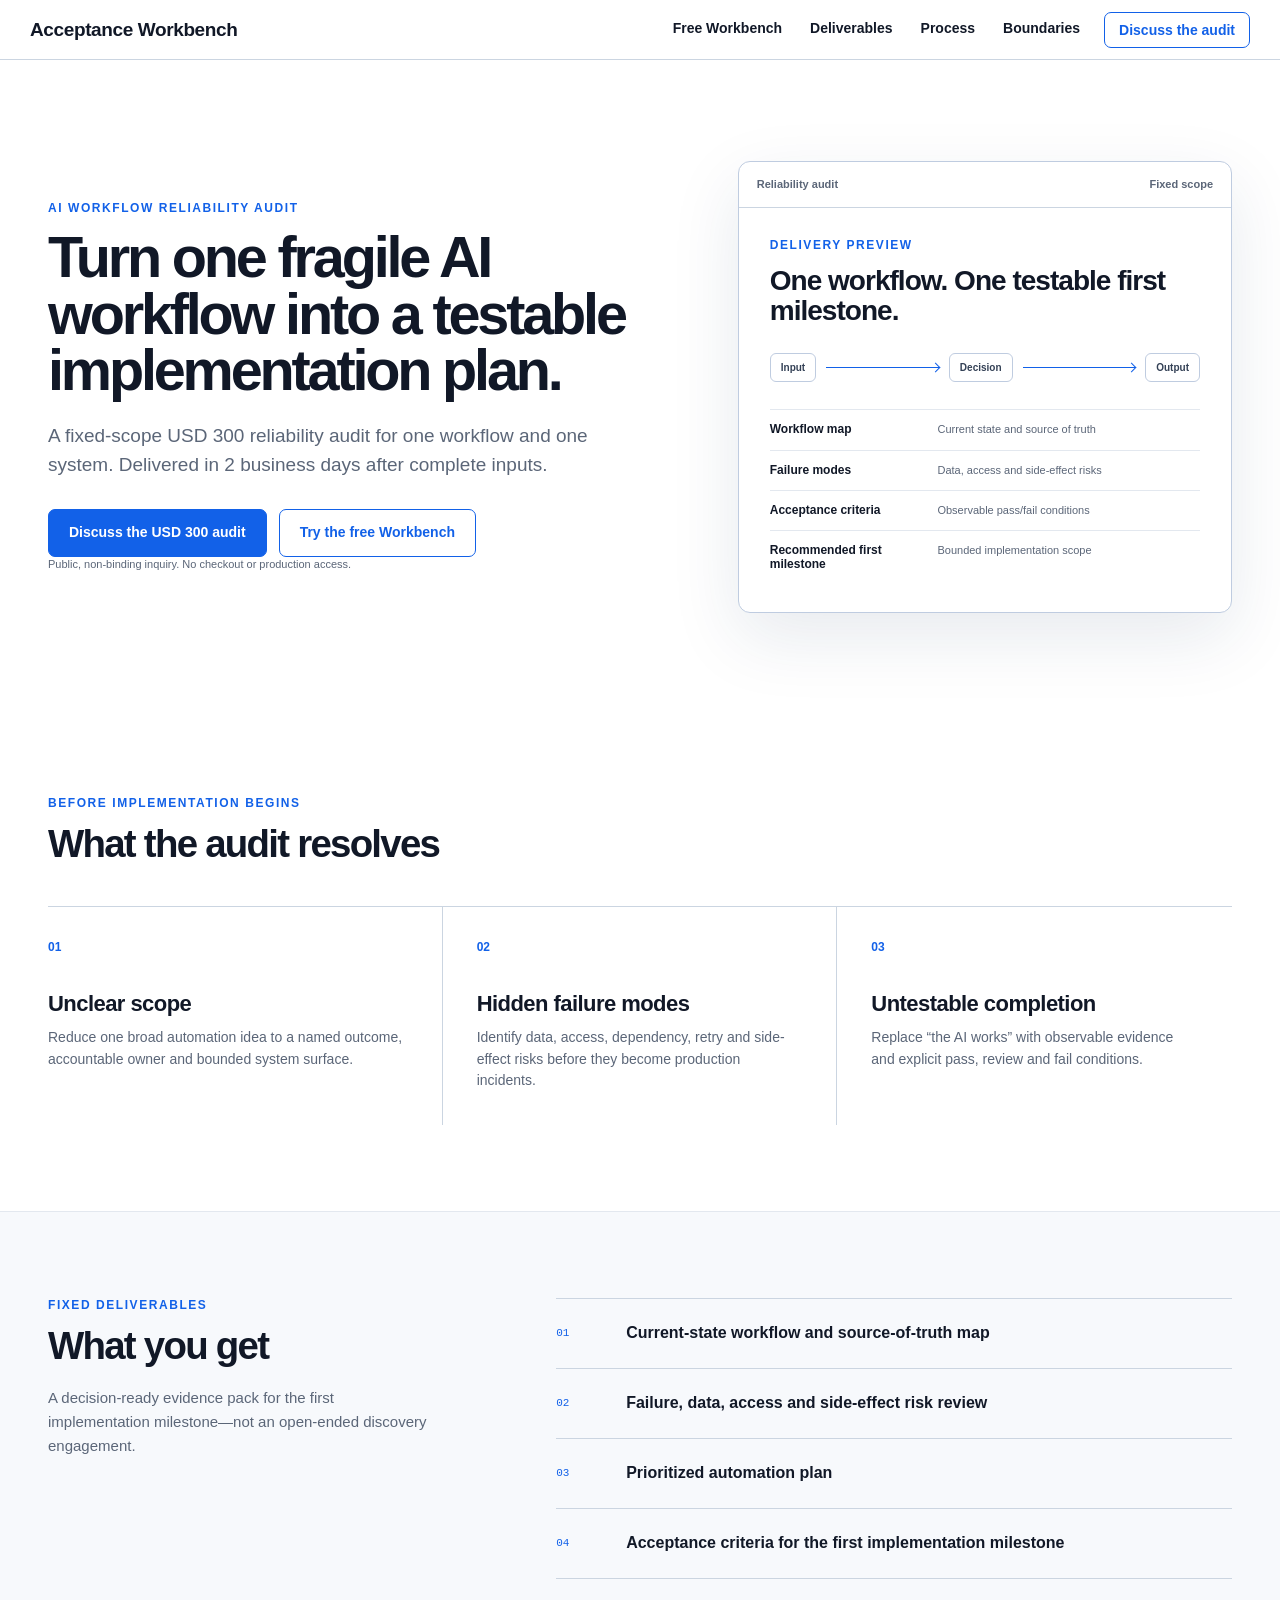
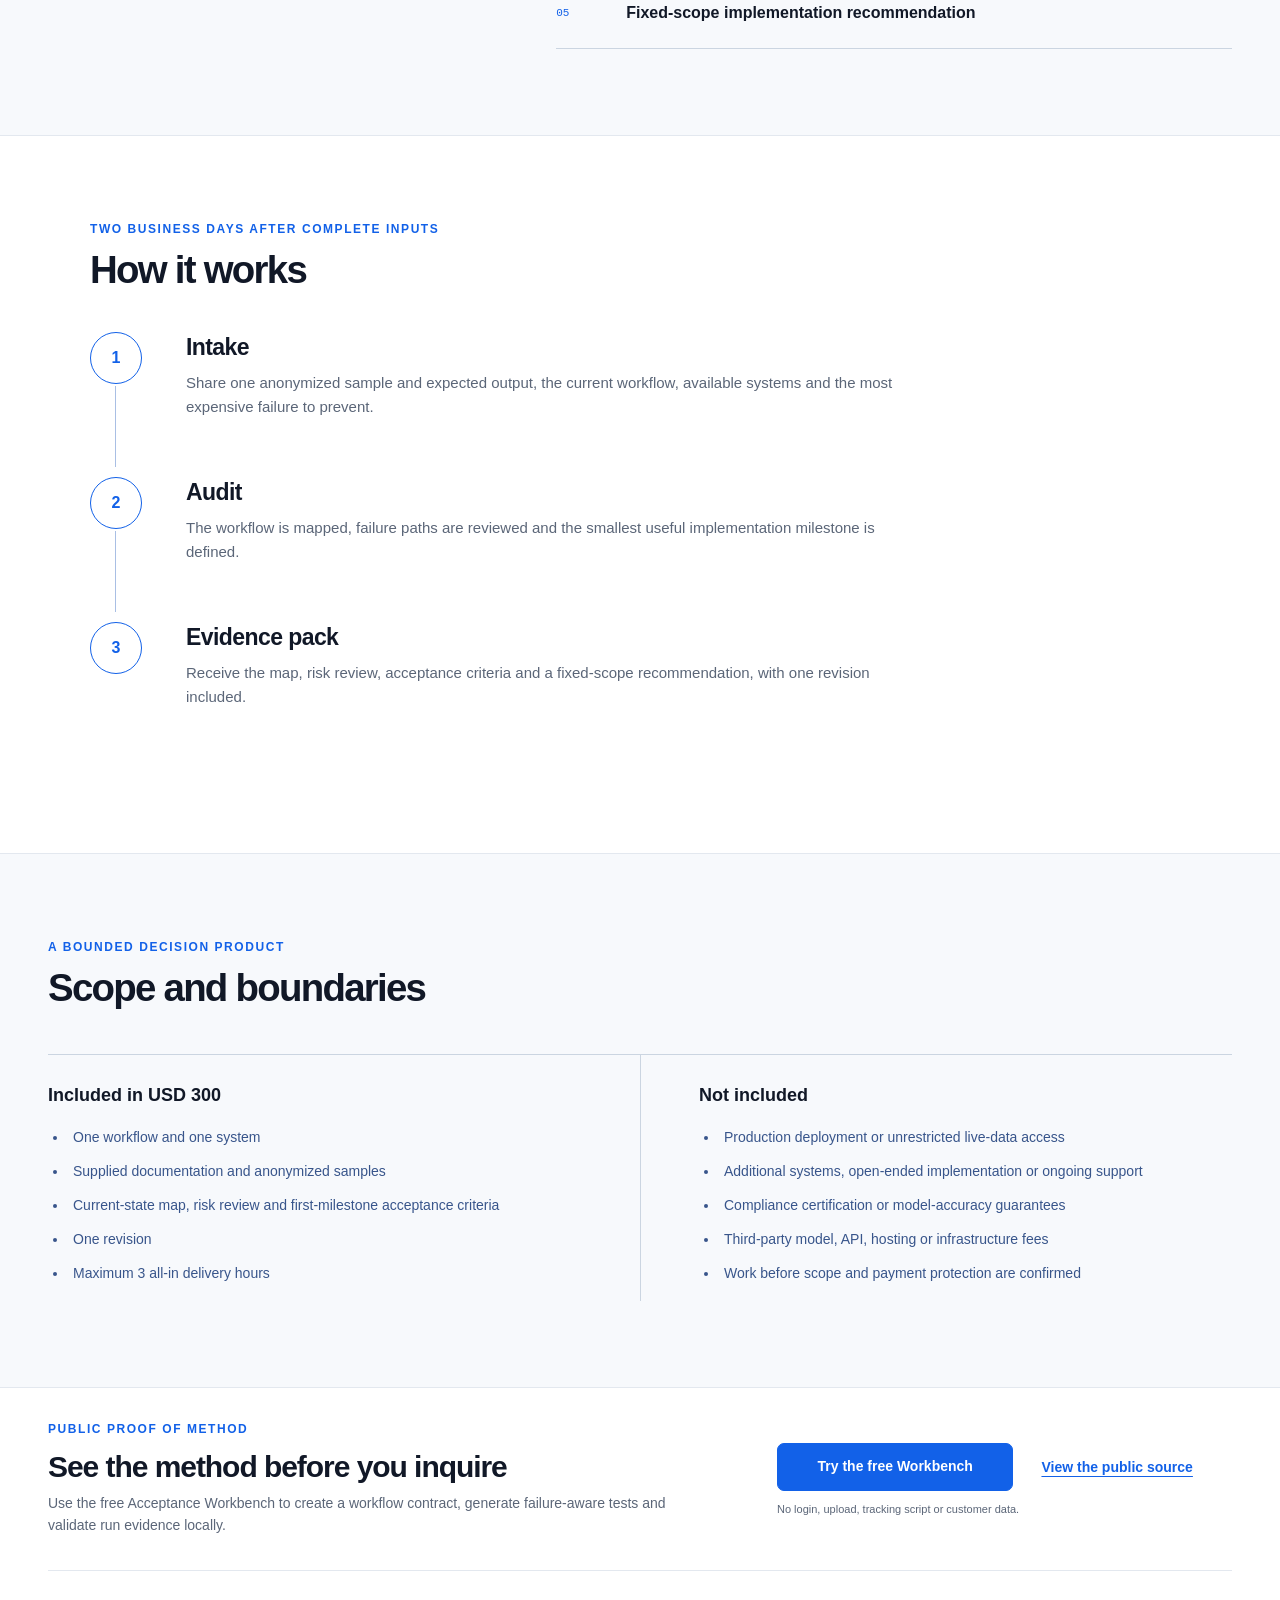
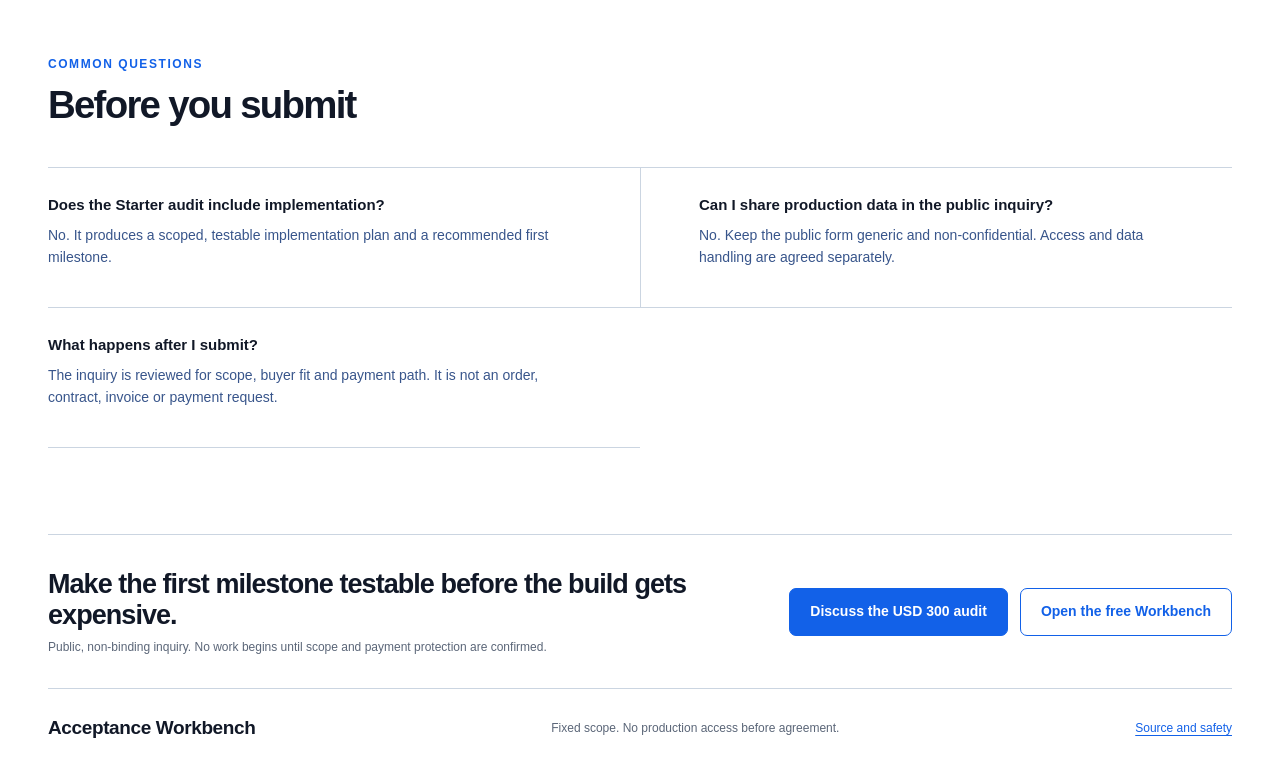
==== docs/audit/index.html @ 6bdf7b8b "Publish verified free AI workflow Starter" ====
<!doctype html>
<html lang="en">
  <head>
    <meta charset="utf-8" />
    <meta name="viewport" content="width=device-width, initial-scale=1" />
    <meta
      name="description"
      content="A fixed-scope USD 300 reliability audit for one AI workflow and one system, delivered in 2 business days after complete inputs."
    />
    <meta property="og:type" content="website" />
    <meta property="og:title" content="AI Workflow Reliability Audit — USD 300 Fixed Scope" />
    <meta
      property="og:description"
      content="Turn one fragile AI workflow into a scoped, testable implementation plan."
    />
    <meta
      property="og:url"
      content="https://seekiingforhappiness-glitch.github.io/ai-workflow-acceptance-test-starter/audit/"
    />
    <meta name="color-scheme" content="light" />
    <link
      rel="icon"
      href="data:image/svg+xml,%3Csvg xmlns='http://www.w3.org/2000/svg' viewBox='0 0 64 64'%3E%3Crect width='64' height='64' rx='12' fill='%231261e8'/%3E%3Cpath d='M17 46 31 15h5l12 31h-8l-3-8H26l-3 8z' fill='white'/%3E%3C/svg%3E"
    />
    <link
      rel="canonical"
      href="https://seekiingforhappiness-glitch.github.io/ai-workflow-acceptance-test-starter/audit/"
    />
    <link rel="stylesheet" href="../styles.css" />
    <link rel="stylesheet" href="./audit.css" />
    <title>AI Workflow Reliability Audit — USD 300 Fixed Scope</title>
    <script type="application/ld+json">
      {
        "@context": "https://schema.org",
        "@type": "Service",
        "name": "AI Workflow Reliability Audit",
        "serviceType": "AI workflow reliability audit",
        "description": "A fixed-scope reliability audit for one AI workflow and one system, producing a current-state map, risk review, and testable first-milestone plan.",
        "url": "https://seekiingforhappiness-glitch.github.io/ai-workflow-acceptance-test-starter/audit/",
        "offers": {
          "@type": "Offer",
          "price": "300",
          "priceCurrency": "USD",
          "url": "https://seekiingforhappiness-glitch.github.io/ai-workflow-acceptance-test-starter/audit/"
        }
      }
    </script>
  </head>
  <body class="audit-page">
    <a class="skip-link" href="#main">Skip to audit details</a>
    <header class="site-header audit-header">
      <a class="brand" href="../" aria-label="Acceptance Workbench home">Acceptance Workbench</a>
      <nav aria-label="Audit navigation">
        <a href="../">Free Workbench</a>
        <a href="#deliverables">Deliverables</a>
        <a href="#process">Process</a>
        <a href="#boundaries">Boundaries</a>
        <a
          class="nav-action"
          href="https://github.com/seekiingforhappiness-glitch/ai-workflow-acceptance-test-starter/issues/new?template=workflow-audit-inquiry.yml"
        >Discuss the audit</a>
      </nav>
    </header>

    <main id="main" class="audit-main">
      <section class="audit-hero" aria-labelledby="audit-title">
        <div class="hero-copy">
          <p class="eyebrow">AI Workflow Reliability Audit</p>
          <h1 id="audit-title">Turn one fragile AI workflow into a testable implementation plan.</h1>
          <p class="hero-summary">
            A fixed-scope USD 300 reliability audit for one workflow and one system.
            Delivered in 2 business days after complete inputs.
          </p>
          <div class="hero-actions">
            <a
              class="audit-button primary-button"
              href="https://github.com/seekiingforhappiness-glitch/ai-workflow-acceptance-test-starter/issues/new?template=workflow-audit-inquiry.yml"
            >Discuss the USD 300 audit</a>
            <a class="audit-button secondary-button" href="../">Try the free Workbench</a>
          </div>
          <p class="boundary-note">Public, non-binding inquiry. No checkout or production access.</p>
        </div>

        <aside class="report-preview" aria-label="Illustrative audit report structure">
          <div class="report-toolbar">
            <span>Reliability audit</span>
            <span>Fixed scope</span>
          </div>
          <div class="report-body">
            <p class="report-label">Delivery preview</p>
            <h2>One workflow. One testable first milestone.</h2>
            <div class="workflow-map" aria-hidden="true">
              <span>Input</span><i></i><span>Decision</span><i></i><span>Output</span>
            </div>
            <dl class="report-list">
              <div><dt>Workflow map</dt><dd>Current state and source of truth</dd></div>
              <div><dt>Failure modes</dt><dd>Data, access and side-effect risks</dd></div>
              <div><dt>Acceptance criteria</dt><dd>Observable pass/fail conditions</dd></div>
              <div><dt>Recommended first milestone</dt><dd>Bounded implementation scope</dd></div>
            </dl>
          </div>
        </aside>
      </section>

      <section class="resolve-section section-shell" aria-labelledby="resolve-title">
        <p class="section-kicker">Before implementation begins</p>
        <h2 id="resolve-title">What the audit resolves</h2>
        <div class="resolve-grid">
          <article>
            <span>01</span>
            <h3>Unclear scope</h3>
            <p>Reduce one broad automation idea to a named outcome, accountable owner and bounded system surface.</p>
          </article>
          <article>
            <span>02</span>
            <h3>Hidden failure modes</h3>
            <p>Identify data, access, dependency, retry and side-effect risks before they become production incidents.</p>
          </article>
          <article>
            <span>03</span>
            <h3>Untestable completion</h3>
            <p>Replace “the AI works” with observable evidence and explicit pass, review and fail conditions.</p>
          </article>
        </div>
      </section>

      <section class="delivery-section section-band" id="deliverables" aria-labelledby="deliverables-title">
        <div class="section-shell delivery-grid">
          <div class="section-heading-copy">
            <p class="section-kicker">Fixed deliverables</p>
            <h2 id="deliverables-title">What you get</h2>
            <p>A decision-ready evidence pack for the first implementation milestone—not an open-ended discovery engagement.</p>
          </div>
          <ol class="deliverable-list">
            <li><span>01</span><strong>Current-state workflow and source-of-truth map</strong></li>
            <li><span>02</span><strong>Failure, data, access and side-effect risk review</strong></li>
            <li><span>03</span><strong>Prioritized automation plan</strong></li>
            <li><span>04</span><strong>Acceptance criteria for the first implementation milestone</strong></li>
            <li><span>05</span><strong>Fixed-scope implementation recommendation</strong></li>
          </ol>
        </div>
      </section>

      <section class="process-section section-shell" id="process" aria-labelledby="process-title">
        <p class="section-kicker">Two business days after complete inputs</p>
        <h2 id="process-title">How it works</h2>
        <ol class="process-list">
          <li>
            <span>1</span>
            <div>
              <h3>Intake</h3>
              <p>Share one anonymized sample and expected output, the current workflow, available systems and the most expensive failure to prevent.</p>
            </div>
          </li>
          <li>
            <span>2</span>
            <div>
              <h3>Audit</h3>
              <p>The workflow is mapped, failure paths are reviewed and the smallest useful implementation milestone is defined.</p>
            </div>
          </li>
          <li>
            <span>3</span>
            <div>
              <h3>Evidence pack</h3>
              <p>Receive the map, risk review, acceptance criteria and a fixed-scope recommendation, with one revision included.</p>
            </div>
          </li>
        </ol>
      </section>

      <section class="boundaries-section section-band" id="boundaries" aria-labelledby="boundaries-title">
        <div class="section-shell">
          <p class="section-kicker">A bounded decision product</p>
          <h2 id="boundaries-title">Scope and boundaries</h2>
          <div class="boundary-grid">
            <article>
              <h3>Included in USD 300</h3>
              <ul>
                <li>One workflow and one system</li>
                <li>Supplied documentation and anonymized samples</li>
                <li>Current-state map, risk review and first-milestone acceptance criteria</li>
                <li>One revision</li>
                <li>Maximum 3 all-in delivery hours</li>
              </ul>
            </article>
            <article>
              <h3>Not included</h3>
              <ul>
                <li>Production deployment or unrestricted live-data access</li>
                <li>Additional systems, open-ended implementation or ongoing support</li>
                <li>Compliance certification or model-accuracy guarantees</li>
                <li>Third-party model, API, hosting or infrastructure fees</li>
                <li>Work before scope and payment protection are confirmed</li>
              </ul>
            </article>
          </div>
        </div>
      </section>

      <section class="method-rail" aria-labelledby="method-title">
        <div>
          <p class="section-kicker">Public proof of method</p>
          <h2 id="method-title">See the method before you inquire</h2>
          <p>Use the free Acceptance Workbench to create a workflow contract, generate failure-aware tests and validate run evidence locally.</p>
        </div>
        <div class="method-actions">
          <a class="audit-button primary-button" href="../">Try the free Workbench</a>
          <a
            class="text-link"
            href="https://github.com/seekiingforhappiness-glitch/ai-workflow-acceptance-test-starter"
          >View the public source</a>
          <span>No login, upload, tracking script or customer data.</span>
        </div>
      </section>

      <section class="faq-section section-shell" aria-labelledby="faq-title">
        <p class="section-kicker">Common questions</p>
        <h2 id="faq-title">Before you submit</h2>
        <div class="faq-grid">
          <article>
            <h3>Does the Starter audit include implementation?</h3>
            <p>No. It produces a scoped, testable implementation plan and a recommended first milestone.</p>
          </article>
          <article>
            <h3>Can I share production data in the public inquiry?</h3>
            <p>No. Keep the public form generic and non-confidential. Access and data handling are agreed separately.</p>
          </article>
          <article>
            <h3>What happens after I submit?</h3>
            <p>The inquiry is reviewed for scope, buyer fit and payment path. It is not an order, contract, invoice or payment request.</p>
          </article>
        </div>
      </section>

      <section class="final-cta" aria-labelledby="final-title">
        <div>
          <h2 id="final-title">Make the first milestone testable before the build gets expensive.</h2>
          <p>Public, non-binding inquiry. No work begins until scope and payment protection are confirmed.</p>
        </div>
        <div class="final-actions">
          <a
            class="audit-button primary-button"
            href="https://github.com/seekiingforhappiness-glitch/ai-workflow-acceptance-test-starter/issues/new?template=workflow-audit-inquiry.yml"
          >Discuss the USD 300 audit</a>
          <a class="audit-button secondary-button" href="../">Open the free Workbench</a>
        </div>
      </section>
    </main>

    <footer id="about" class="audit-footer">
      <a class="brand" href="../">Acceptance Workbench</a>
      <p>Fixed scope. No production access before agreement.</p>
      <a href="https://github.com/seekiingforhappiness-glitch/ai-workflow-acceptance-test-starter">Source and safety</a>
    </footer>
  </body>
</html>
---- docs/styles.css ----
:root {
  color-scheme: light;
  --bg: #ffffff;
  --surface: #f7f9fc;
  --surface-strong: #eef3f8;
  --ink: #111827;
  --muted: #5b6678;
  --line: #cbd5e1;
  --line-soft: #e3e8ef;
  --blue: #1261e8;
  --blue-dark: #0a49b8;
  --green: #167344;
  --amber: #a85d00;
  --red: #ba2727;
  --radius: 10px;
  --shadow: 0 1px 2px rgb(15 23 42 / 5%);
  font-family: Inter, ui-sans-serif, -apple-system, BlinkMacSystemFont, "Segoe UI", sans-serif;
  background: var(--bg);
  color: var(--ink);
}

* { box-sizing: border-box; }
html { scroll-behavior: smooth; }
body { margin: 0; min-width: 320px; background: var(--bg); }
button, input, textarea, select { font: inherit; }
button, a, input, textarea, select { -webkit-tap-highlight-color: transparent; }
a { color: inherit; }

.skip-link {
  position: fixed;
  left: 16px;
  top: 12px;
  z-index: 10;
  transform: translateY(-150%);
  padding: 8px 12px;
  border-radius: 7px;
  background: var(--ink);
  color: white;
}
.skip-link:focus { transform: translateY(0); }

.site-header {
  min-height: 60px;
  padding: 0 30px;
  border-bottom: 1px solid var(--line);
  display: flex;
  align-items: center;
  justify-content: space-between;
  gap: 24px;
  background: rgb(255 255 255 / 96%);
  position: sticky;
  top: 0;
  z-index: 5;
}
.brand { font-size: 19px; font-weight: 780; text-decoration: none; letter-spacing: -0.02em; }
nav { display: flex; align-items: stretch; gap: 10px; align-self: stretch; }
nav a { display: grid; place-items: center; min-width: 78px; padding: 0 12px; text-decoration: none; border-bottom: 3px solid transparent; font-size: 14px; font-weight: 650; }
nav a:hover, nav a:focus-visible, nav a.active { color: var(--blue); border-bottom-color: var(--blue); outline: none; }

main { width: min(1380px, calc(100% - 52px)); margin: 0 auto; }
.intro { padding: 34px 2px 22px; }
.intro h1 { max-width: 880px; margin: 0; font-size: clamp(34px, 3.2vw, 52px); line-height: 1.03; letter-spacing: -0.045em; }
.intro p { max-width: 820px; margin: 12px 0 0; color: var(--muted); font-size: 16px; line-height: 1.55; }

.workspace { display: grid; grid-template-columns: minmax(330px, 0.78fr) minmax(520px, 1.42fr); border: 1px solid var(--line); border-radius: var(--radius); box-shadow: var(--shadow); overflow: hidden; }
.contract-panel, .suite-panel { padding: 24px; }
.contract-panel { border-right: 1px solid var(--line); background: var(--surface); }
.suite-panel { background: white; }
.section-heading { margin-bottom: 19px; }
.section-heading h2, .validation-result h2 { margin: 0; font-size: 19px; line-height: 1.25; letter-spacing: -0.02em; }
.section-heading p { margin: 5px 0 0; color: var(--muted); font-size: 13px; line-height: 1.45; }

label { display: block; margin: 14px 0 6px; font-size: 13px; font-weight: 700; }
input, textarea, select {
  width: 100%;
  border: 1px solid #b8c3d1;
  border-radius: 7px;
  background: white;
  color: var(--ink);
  padding: 10px 12px;
  font-size: 14px;
  line-height: 1.45;
  transition: border-color 120ms ease, box-shadow 120ms ease;
}
textarea { resize: vertical; min-height: 44px; }
#desired-outcome { min-height: 84px; }
#approval-point, #side-effect { min-height: 92px; }
input:focus, textarea:focus, select:focus { border-color: var(--blue); box-shadow: 0 0 0 3px rgb(18 97 232 / 14%); outline: none; }

.form-actions, .validator-actions { display: flex; align-items: center; gap: 10px; margin-top: 18px; }
button { min-height: 42px; border-radius: 7px; padding: 9px 16px; border: 1px solid transparent; font-size: 13px; font-weight: 760; cursor: pointer; transition: background 120ms ease, border-color 120ms ease, transform 120ms ease; }
button:hover:not(:disabled) { transform: translateY(-1px); }
button:focus-visible { outline: 3px solid rgb(18 97 232 / 24%); outline-offset: 2px; }
button:disabled { cursor: not-allowed; opacity: 0.48; }
.primary { background: var(--blue); color: white; border-color: var(--blue); }
.primary:hover:not(:disabled) { background: var(--blue-dark); border-color: var(--blue-dark); }
.secondary { background: white; color: var(--ink); border-color: #aeb9c8; }
.secondary:hover:not(:disabled) { border-color: var(--blue); color: var(--blue); }
.form-actions button { flex: 1; }

.suite-heading { display: flex; align-items: flex-start; justify-content: space-between; gap: 20px; }
.suite-heading .download { flex: 0 0 auto; }
.test-list { list-style: none; margin: 0; padding: 0; border: 1px solid var(--line-soft); border-radius: 8px; overflow: hidden; }
.test-row { display: grid; grid-template-columns: 28px minmax(130px, 0.64fr) minmax(200px, 1.35fr) auto; align-items: center; gap: 14px; min-height: 61px; padding: 10px 14px 10px 18px; border-bottom: 1px solid var(--line-soft); position: relative; }
.test-row:last-child { border-bottom: 0; }
.test-row::before { content: ""; position: absolute; inset: 10px auto 10px 0; width: 4px; background: var(--blue); }
.test-number { font-variant-numeric: tabular-nums; color: var(--muted); font-size: 12px; }
.test-name { font-size: 14px; font-weight: 760; }
.test-description { color: var(--muted); font-size: 12px; line-height: 1.42; }
.test-file { color: #344156; font-family: ui-monospace, SFMono-Regular, Menlo, monospace; font-size: 11px; white-space: nowrap; }

.validator { margin-top: 14px; border: 1px solid var(--line); border-radius: var(--radius); display: grid; grid-template-columns: minmax(0, 1.45fr) minmax(300px, 0.55fr); box-shadow: var(--shadow); overflow: hidden; }
.validator-input, .validation-result { padding: 22px 24px; }
.validator-input { background: white; }
.validator-input textarea { min-height: 220px; font-family: ui-monospace, SFMono-Regular, Menlo, monospace; font-size: 12px; background: var(--surface); border-style: dashed; }
.validator-input textarea.dragging { border-color: var(--blue); background: #f1f6ff; }
.validator-actions { flex-wrap: wrap; }
.validator-actions span { color: var(--muted); font-size: 11px; margin-left: auto; }
.validation-result { border-left: 1px solid var(--line); background: var(--surface); }
.validation-result h2 { margin-bottom: 18px; }
.result-count { display: grid; grid-template-columns: 44px 1fr; align-items: center; min-height: 58px; margin-bottom: 9px; padding: 8px 12px; border: 1px solid var(--line-soft); border-radius: 8px; background: white; }
.result-count strong { font-size: 23px; font-variant-numeric: tabular-nums; }
.result-count span { font-size: 14px; font-weight: 740; }
.result-count.pass { color: var(--green); }
.result-count.review { color: var(--amber); }
.result-count.fail { color: var(--red); }
#validation-details { margin: 16px 0 0; padding-left: 18px; color: var(--muted); font-size: 11px; line-height: 1.55; }

.paid-kit-rail {
  margin-top: 14px;
  padding: 22px 24px;
  border: 1px solid var(--line);
  border-radius: var(--radius);
  background: var(--surface);
  box-shadow: var(--shadow);
  display: grid;
  grid-template-columns: minmax(0, 1fr) auto;
  align-items: center;
  gap: 28px;
}
.paid-kit-rail h2 { margin: 0; font-size: 19px; line-height: 1.25; letter-spacing: -0.02em; }
.paid-kit-rail p { max-width: 780px; margin: 6px 0 0; color: var(--muted); font-size: 13px; line-height: 1.5; }
.paid-kit-action { display: grid; justify-items: stretch; gap: 7px; min-width: 230px; }
.interest-link {
  min-height: 42px;
  padding: 10px 16px;
  border: 1px solid var(--blue);
  border-radius: 7px;
  background: var(--blue);
  color: white;
  display: grid;
  place-items: center;
  font-size: 13px;
  font-weight: 760;
  text-align: center;
  text-decoration: none;
  transition: background 120ms ease, border-color 120ms ease, transform 120ms ease;
}
.interest-link:hover { background: var(--blue-dark); border-color: var(--blue-dark); transform: translateY(-1px); }
.interest-link:focus-visible { outline: 3px solid rgb(18 97 232 / 24%); outline-offset: 2px; }
.interest-link.secondary-interest { background: white; color: var(--blue); }
.interest-link.secondary-interest:hover { background: #f3f7ff; border-color: var(--blue-dark); color: var(--blue-dark); }
.paid-kit-action span { color: var(--muted); font-size: 10px; line-height: 1.4; text-align: center; }

footer { min-height: 78px; width: min(1380px, calc(100% - 52px)); margin: 0 auto; display: flex; align-items: center; justify-content: center; gap: 16px; color: var(--muted); font-size: 12px; text-align: center; }
footer p { margin: 0; }
footer a { color: var(--blue); text-underline-offset: 3px; }
.sr-only { position: absolute; width: 1px; height: 1px; padding: 0; margin: -1px; overflow: hidden; clip: rect(0, 0, 0, 0); white-space: nowrap; border: 0; }

@media (max-width: 980px) {
  main, footer { width: min(100% - 28px, 760px); }
  .workspace, .validator { grid-template-columns: 1fr; }
  .contract-panel { border-right: 0; border-bottom: 1px solid var(--line); }
  .validation-result { border-left: 0; border-top: 1px solid var(--line); }
  .test-row { grid-template-columns: 24px minmax(130px, 0.7fr) minmax(180px, 1.3fr); }
  .test-file { grid-column: 2 / -1; }
  .paid-kit-rail { grid-template-columns: 1fr; gap: 16px; }
  .paid-kit-action { min-width: 0; justify-items: start; }
  .interest-link { min-width: 230px; }
}

@media (max-width: 620px) {
  .site-header { min-height: 54px; padding: 0 16px; }
  .brand { font-size: 16px; }
  nav { gap: 0; }
  nav a { min-width: auto; padding: 0 9px; font-size: 12px; }
  .intro { padding: 27px 0 18px; }
  .intro h1 { font-size: 36px; }
  .contract-panel, .suite-panel, .validator-input, .validation-result { padding: 19px 16px; }
  .suite-heading { display: grid; }
  .suite-heading .download { width: 100%; }
  .test-row { grid-template-columns: 22px 1fr; gap: 6px 10px; padding: 12px 12px 12px 16px; }
  .test-description, .test-file { grid-column: 2; white-space: normal; }
  .form-actions, .validator-actions { align-items: stretch; flex-direction: column; }
  .form-actions button, .validator-actions button { width: 100%; }
  .validator-actions span { margin: 2px 0 0; }
  .paid-kit-rail { padding: 19px 16px; }
  .paid-kit-action, .interest-link { width: 100%; }
  footer { min-height: 92px; flex-direction: column; gap: 6px; }
}

@media (prefers-reduced-motion: reduce) {
  html { scroll-behavior: auto; }
  *, *::before, *::after { transition-duration: 0.01ms !important; }
}
---- docs/audit/audit.css ----
.audit-page {
  --audit-blue-soft: #f2f6ff;
  --audit-ink-soft: #344156;
  color: var(--ink);
  background: white;
}

.audit-page h1,
.audit-page h2,
.audit-page h3,
.audit-page p { margin-top: 0; }

.audit-header nav { gap: 4px; }
.audit-header nav a { min-width: 0; }
.audit-header .nav-action {
  align-self: center;
  min-height: 36px;
  margin-left: 8px;
  padding: 0 14px;
  border: 1px solid var(--blue);
  border-radius: 7px;
  color: var(--blue);
}
.audit-header .nav-action:hover,
.audit-header .nav-action:focus-visible { border-bottom-color: var(--blue); background: var(--audit-blue-soft); }

.audit-main { width: 100%; }
.audit-hero,
.section-shell,
.method-rail,
.final-cta,
.audit-footer { width: min(1380px, calc(100% - 96px)); margin-inline: auto; }

.audit-hero {
  min-height: 650px;
  padding: 76px 0 72px;
  display: grid;
  grid-template-columns: minmax(0, 1.02fr) minmax(480px, 0.84fr);
  align-items: center;
  gap: clamp(56px, 7vw, 118px);
}
.eyebrow,
.section-kicker,
.report-label {
  margin-bottom: 14px;
  color: var(--blue);
  font-size: 12px;
  font-weight: 800;
  letter-spacing: 0.13em;
  text-transform: uppercase;
}
.hero-copy h1 {
  max-width: 770px;
  margin-bottom: 22px;
  font-size: clamp(46px, 4.5vw, 72px);
  line-height: 0.98;
  letter-spacing: -0.055em;
}
.hero-summary {
  max-width: 680px;
  margin-bottom: 29px;
  color: var(--muted);
  font-size: 19px;
  line-height: 1.55;
}
.hero-actions,
.final-actions { display: flex; flex-wrap: wrap; gap: 12px; }
.audit-button {
  min-height: 48px;
  padding: 13px 20px;
  border: 1px solid var(--blue);
  border-radius: 7px;
  display: inline-grid;
  place-items: center;
  font-size: 14px;
  font-weight: 780;
  line-height: 1.25;
  text-align: center;
  text-decoration: none;
  transition: background 120ms ease, border-color 120ms ease, color 120ms ease, transform 120ms ease;
}
.audit-button:hover { transform: translateY(-1px); }
.audit-button:focus-visible,
.text-link:focus-visible { outline: 3px solid rgb(18 97 232 / 24%); outline-offset: 3px; }
.primary-button { background: var(--blue); color: white; }
.primary-button:hover { background: var(--blue-dark); border-color: var(--blue-dark); }
.secondary-button { background: white; color: var(--blue); }
.secondary-button:hover { background: var(--audit-blue-soft); border-color: var(--blue-dark); color: var(--blue-dark); }
.boundary-note { margin: 13px 0 0; color: var(--muted); font-size: 11px; line-height: 1.45; }

.report-preview {
  border: 1px solid #bfcce0;
  border-radius: 12px;
  overflow: hidden;
  background: white;
  box-shadow: 0 24px 70px rgb(18 45 85 / 10%);
}
.report-toolbar {
  min-height: 46px;
  padding: 0 18px;
  border-bottom: 1px solid var(--line);
  display: flex;
  align-items: center;
  justify-content: space-between;
  color: var(--muted);
  font-size: 11px;
  font-weight: 700;
}
.report-body { padding: 30px 31px 29px; }
.report-body h2 { max-width: 430px; margin-bottom: 27px; font-size: 28px; line-height: 1.08; letter-spacing: -0.035em; }
.workflow-map { display: grid; grid-template-columns: auto 1fr auto 1fr auto; align-items: center; gap: 10px; margin-bottom: 27px; }
.workflow-map span { padding: 8px 10px; border: 1px solid #bfcce0; border-radius: 6px; color: var(--audit-ink-soft); font-size: 10px; font-weight: 750; }
.workflow-map i { height: 1px; background: var(--blue); position: relative; }
.workflow-map i::after { content: ""; position: absolute; right: 0; top: -3px; width: 6px; height: 6px; border-top: 1px solid var(--blue); border-right: 1px solid var(--blue); transform: rotate(45deg); }
.report-list { margin: 0; }
.report-list div { padding: 12px 0; border-top: 1px solid var(--line-soft); display: grid; grid-template-columns: 0.72fr 1.28fr; gap: 20px; }
.report-list dt { font-size: 12px; font-weight: 780; }
.report-list dd { margin: 0; color: var(--muted); font-size: 11px; line-height: 1.4; }

.section-shell { padding: 86px 0; }
.section-shell > h2,
.section-heading-copy h2 { margin-bottom: 42px; font-size: clamp(32px, 3vw, 48px); line-height: 1.04; letter-spacing: -0.045em; }
.section-band { width: 100%; border-block: 1px solid var(--line-soft); background: var(--surface); }
.resolve-grid { display: grid; grid-template-columns: repeat(3, 1fr); border-top: 1px solid var(--line); }
.resolve-grid article { min-height: 218px; padding: 30px 34px 10px 0; border-right: 1px solid var(--line); }
.resolve-grid article + article { padding-left: 34px; }
.resolve-grid article:last-child { border-right: 0; }
.resolve-grid span { color: var(--blue); font-size: 12px; font-weight: 780; }
.resolve-grid h3 { margin: 36px 0 10px; font-size: 22px; letter-spacing: -0.025em; }
.resolve-grid p { max-width: 360px; margin-bottom: 0; color: var(--muted); font-size: 14px; line-height: 1.55; }

.delivery-grid { display: grid; grid-template-columns: minmax(300px, 0.72fr) minmax(520px, 1.28fr); gap: clamp(70px, 10vw, 160px); }
.section-heading-copy h2 { margin-bottom: 20px; }
.section-heading-copy > p:last-child { max-width: 440px; color: var(--muted); font-size: 15px; line-height: 1.6; }
.deliverable-list { margin: 0; padding: 0; list-style: none; border-top: 1px solid var(--line); }
.deliverable-list li { min-height: 70px; padding: 17px 0; border-bottom: 1px solid var(--line); display: grid; grid-template-columns: 54px 1fr; align-items: center; gap: 16px; }
.deliverable-list span { color: var(--blue); font-family: ui-monospace, SFMono-Regular, Menlo, monospace; font-size: 11px; }
.deliverable-list strong { font-size: 16px; line-height: 1.4; }

.process-section { max-width: 1100px; }
.process-list { margin: 0; padding: 0; list-style: none; }
.process-list li { min-height: 145px; padding: 0 0 34px; display: grid; grid-template-columns: 66px 1fr; gap: 30px; position: relative; }
.process-list li:not(:last-child)::before { content: ""; position: absolute; left: 25px; top: 54px; bottom: 10px; width: 1px; background: #a9bfe4; }
.process-list > li > span { width: 52px; height: 52px; border: 1px solid var(--blue); border-radius: 50%; display: grid; place-items: center; color: var(--blue); font-size: 16px; font-weight: 800; background: white; }
.process-list h3 { margin: 2px 0 10px; font-size: 23px; letter-spacing: -0.025em; }
.process-list p { max-width: 730px; margin-bottom: 0; color: var(--muted); font-size: 15px; line-height: 1.58; }

.boundaries-section .section-shell > h2 { margin-bottom: 46px; }
.boundary-grid { display: grid; grid-template-columns: 1fr 1fr; border-top: 1px solid var(--line); }
.boundary-grid article { padding: 30px 46px 4px 0; }
.boundary-grid article + article { padding-left: 58px; border-left: 1px solid var(--line); }
.boundary-grid h3 { margin-bottom: 21px; font-size: 18px; }
.boundary-grid ul { margin: 0; padding-left: 20px; color: #38558b; }
.boundary-grid li { margin: 0 0 13px; padding-left: 5px; font-size: 14px; line-height: 1.5; }

.method-rail {
  min-height: 176px;
  padding: 34px 0;
  display: grid;
  grid-template-columns: minmax(0, 1fr) auto;
  align-items: center;
  gap: 80px;
}
.method-rail h2 { margin-bottom: 9px; font-size: 30px; letter-spacing: -0.035em; }
.method-rail p:last-child { max-width: 720px; margin-bottom: 0; color: var(--muted); font-size: 14px; line-height: 1.55; }
.method-actions { min-width: 455px; display: grid; grid-template-columns: auto auto; align-items: center; gap: 12px 28px; }
.text-link { color: var(--blue); font-size: 14px; font-weight: 700; text-underline-offset: 4px; }
.method-actions span { grid-column: 1 / -1; color: var(--muted); font-size: 11px; }

.faq-section { border-top: 1px solid var(--line-soft); }
.faq-grid { display: grid; grid-template-columns: 1fr 1fr; border-top: 1px solid var(--line); }
.faq-grid article { min-height: 140px; padding: 28px 42px 22px 0; border-bottom: 1px solid var(--line); }
.faq-grid article:nth-child(even) { padding-left: 58px; border-left: 1px solid var(--line); }
.faq-grid h3 { margin-bottom: 12px; font-size: 15px; }
.faq-grid p { max-width: 520px; margin-bottom: 0; color: #38558b; font-size: 14px; line-height: 1.55; }

.final-cta {
  min-height: 154px;
  padding: 34px 0;
  border-top: 1px solid var(--line);
  display: grid;
  grid-template-columns: minmax(0, 1fr) auto;
  align-items: center;
  gap: 50px;
}
.final-cta h2 { max-width: 730px; margin-bottom: 9px; font-size: 27px; line-height: 1.15; letter-spacing: -0.035em; }
.final-cta p { margin-bottom: 0; color: var(--muted); font-size: 12px; }
.audit-footer { justify-content: space-between; border-top: 1px solid var(--line); }
.audit-footer .brand { color: var(--ink); }

@media (max-width: 1040px) {
  .audit-hero,
  .section-shell,
  .method-rail,
  .final-cta,
  .audit-footer { width: min(100% - 48px, 860px); }
  .audit-hero { grid-template-columns: 1fr; gap: 48px; padding-top: 58px; }
  .report-preview { max-width: 720px; }
  .delivery-grid { grid-template-columns: 1fr; gap: 30px; }
  .method-rail,
  .final-cta { grid-template-columns: 1fr; gap: 24px; }
  .method-actions { min-width: 0; justify-content: start; }
}

@media (max-width: 760px) {
  .audit-header nav a:not(.nav-action) { display: none; }
  .audit-header .nav-action { margin-left: 0; }
  .audit-hero,
  .section-shell,
  .method-rail,
  .final-cta,
  .audit-footer { width: min(100% - 32px, 620px); }
  .audit-hero { min-height: 0; padding: 42px 0 48px; }
  .hero-copy h1 { font-size: clamp(39px, 11vw, 55px); }
  .hero-summary { font-size: 17px; }
  .hero-actions,
  .final-actions { display: grid; }
  .audit-button { width: 100%; }
  .report-body { padding: 24px 19px; }
  .report-body h2 { font-size: 24px; }
  .report-list div { grid-template-columns: 1fr; gap: 5px; }
  .section-shell { padding: 62px 0; }
  .resolve-grid,
  .boundary-grid,
  .faq-grid { grid-template-columns: 1fr; }
  .resolve-grid article,
  .resolve-grid article + article { min-height: 0; padding: 26px 0; border-right: 0; border-bottom: 1px solid var(--line); }
  .resolve-grid h3 { margin-top: 18px; }
  .boundary-grid article,
  .boundary-grid article + article { padding: 26px 0; border-left: 0; border-bottom: 1px solid var(--line); }
  .faq-grid article,
  .faq-grid article:nth-child(even) { min-height: 0; padding: 25px 0; border-left: 0; }
  .method-actions { grid-template-columns: 1fr; }
  .method-actions span { grid-column: auto; }
  .method-rail { padding: 48px 0; }
  .audit-footer { min-height: 130px; align-items: flex-start; justify-content: center; }
}

@media (prefers-reduced-motion: reduce) {
  .audit-button { transition-duration: 0.01ms; }
}
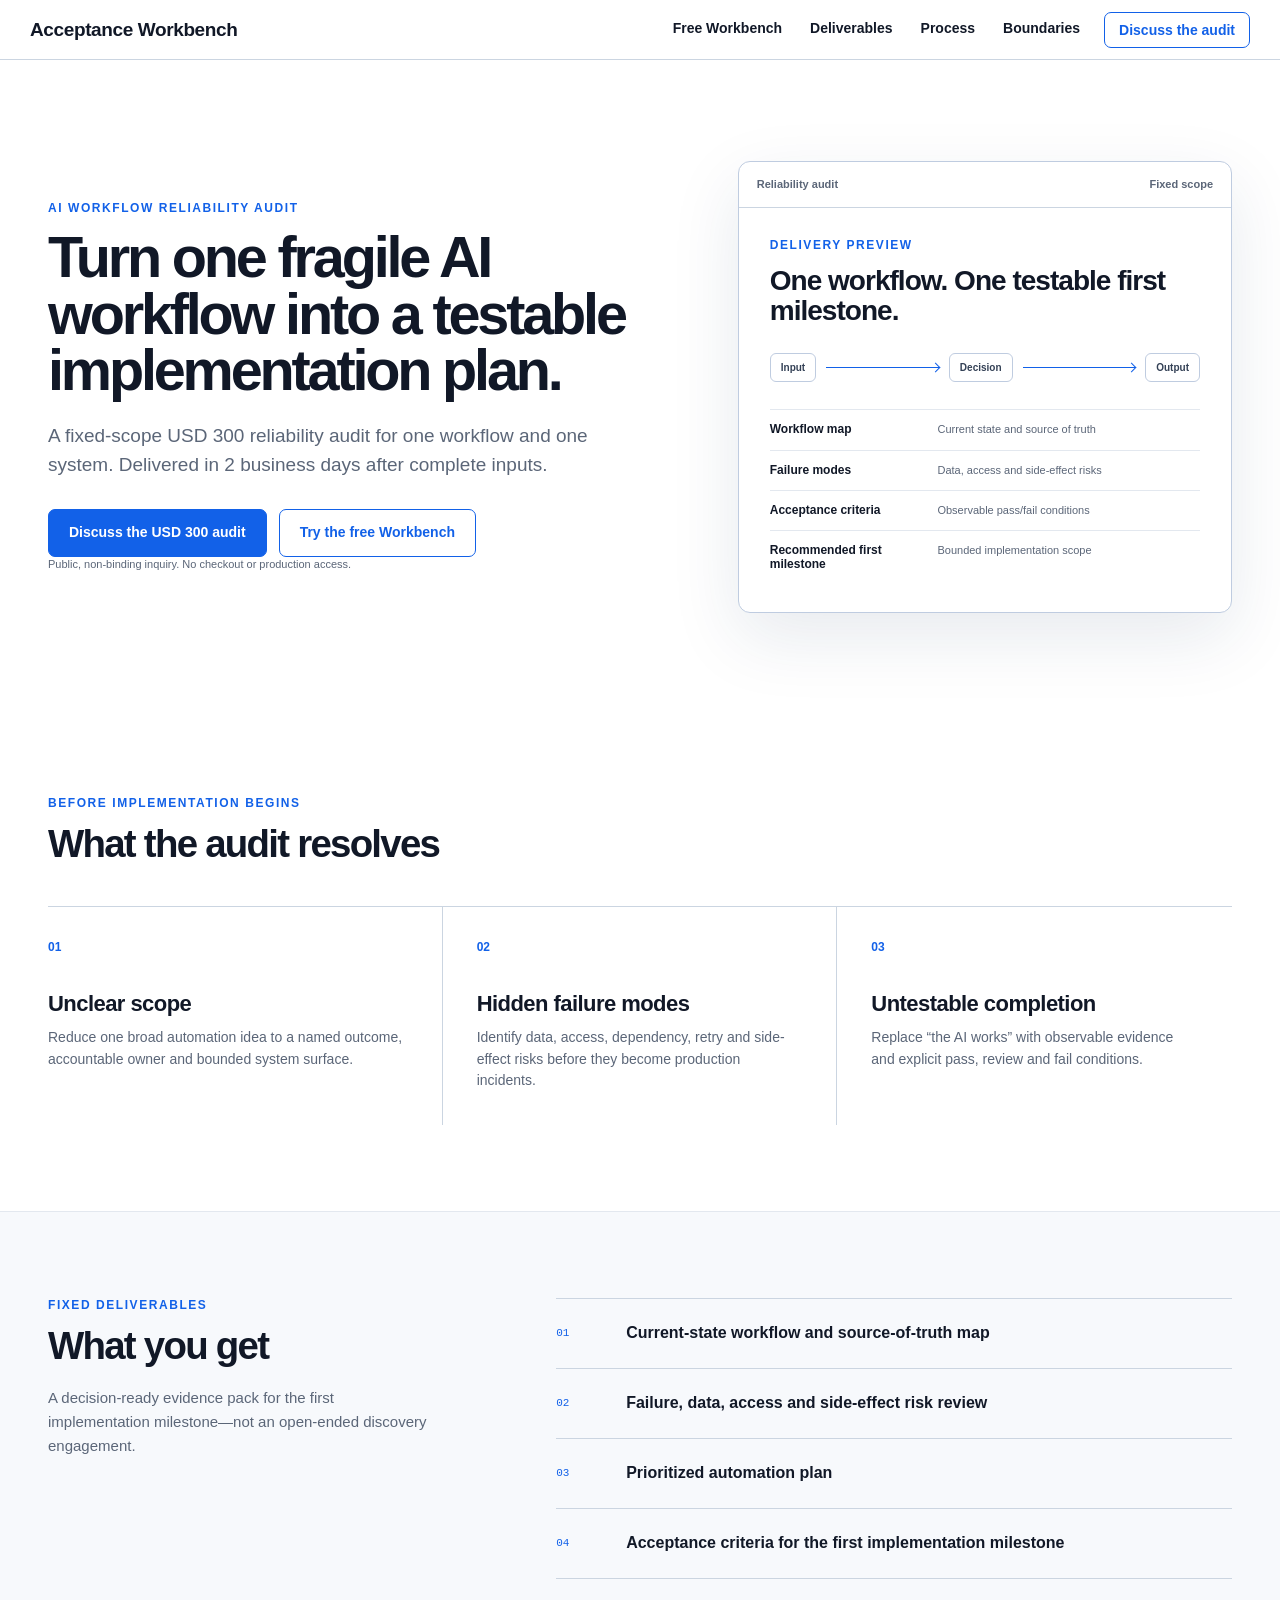
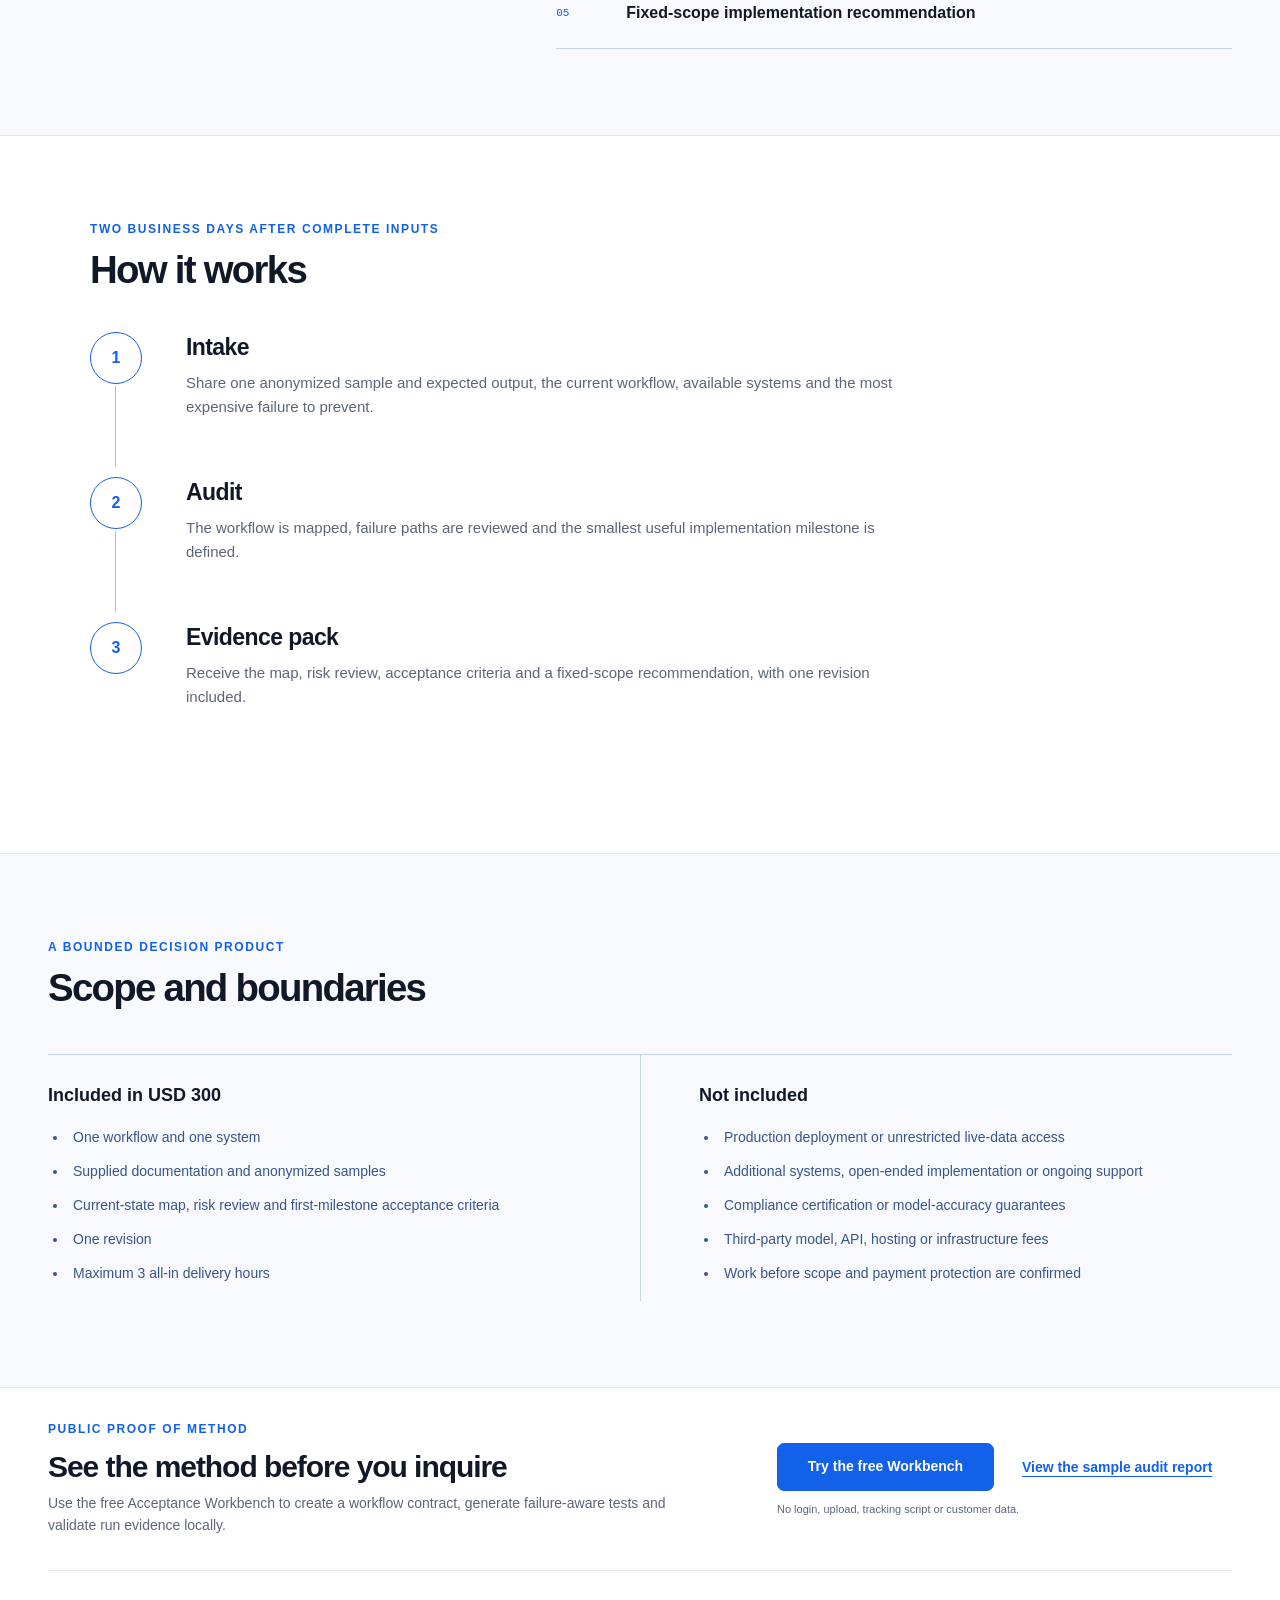
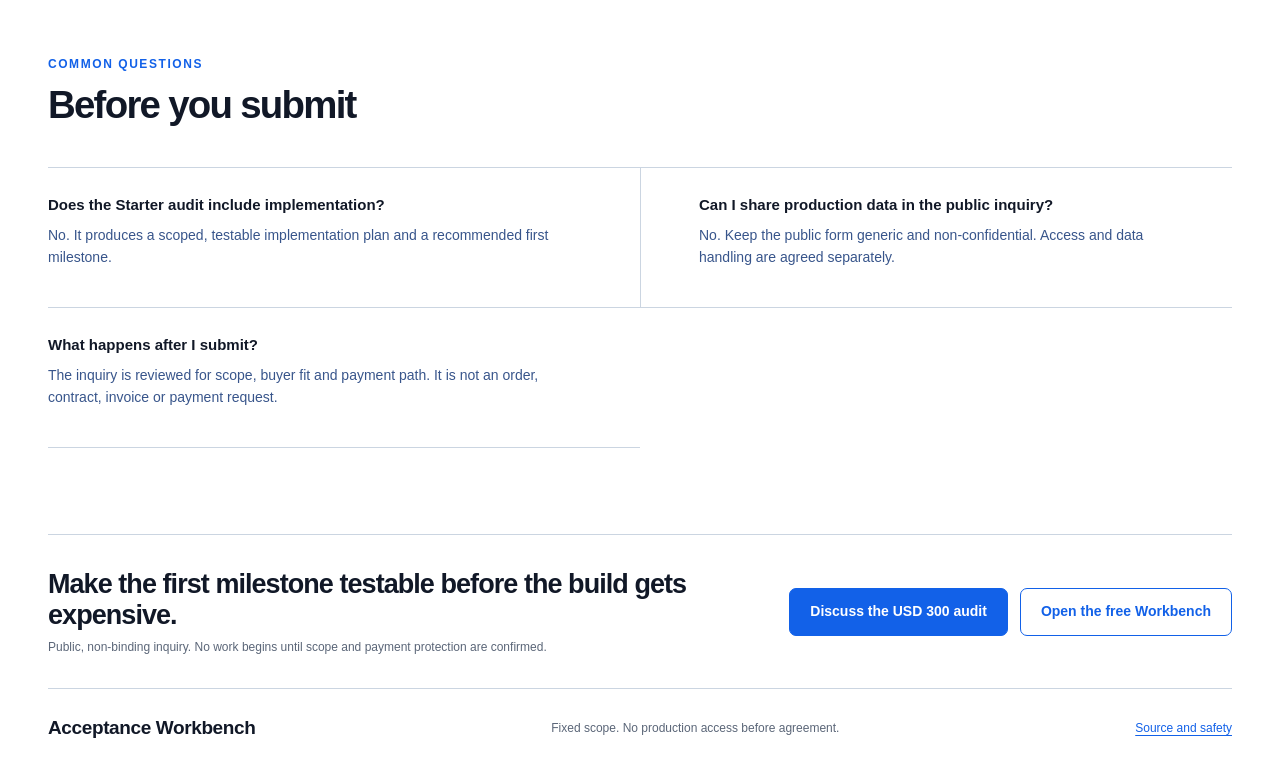
==== commit 5a5664c7: "Publish verified free AI workflow Starter" ====
--- a/docs/audit/index.html
+++ b/docs/audit/index.html
@@ -208,8 +208,8 @@
           <a class="audit-button primary-button" href="../">Try the free Workbench</a>
           <a
             class="text-link"
-            href="https://github.com/seekiingforhappiness-glitch/ai-workflow-acceptance-test-starter"
-          >View the public source</a>
+            href="./sample-report.pdf"
+          >View the sample audit report</a>
           <span>No login, upload, tracking script or customer data.</span>
         </div>
       </section>
